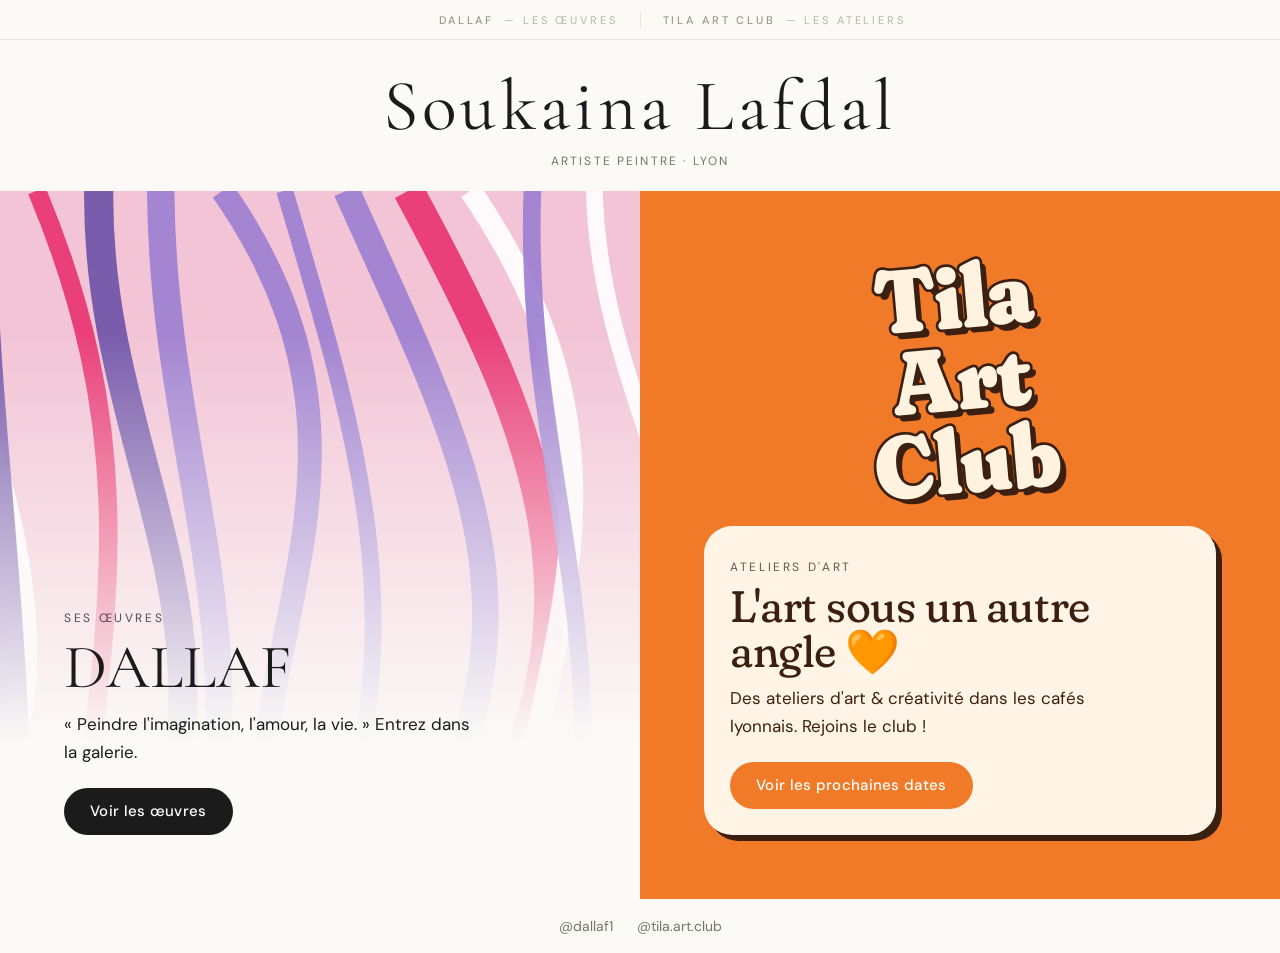
==== index.html @ 48899f66 "Add files via upload" ====
<!doctype html>
<html lang="fr">
<head>
<meta charset="utf-8">
<meta name="viewport" content="width=device-width, initial-scale=1">
<title>Soukaina Lafdal · DALLAF & Tila Art Club</title>
<meta name="description" content="Soukaina Lafdal, artiste peintre : ses œuvres (DALLAF) et ses ateliers d'art dans les cafés lyonnais (Tila Art Club).">
<link rel="preconnect" href="https://fonts.googleapis.com"><link rel="preconnect" href="https://fonts.gstatic.com" crossorigin>
<link href="https://fonts.googleapis.com/css2?family=Cormorant+Garamond:ital,wght@0,400;0,500;1,400&family=DM+Sans:wght@400;500;700&family=Fraunces:opsz,wght,SOFT,WONK@9..144,600..900,0..100,0..1&display=swap" rel="stylesheet">
<link rel="stylesheet" href="css/style.css?v=16">
</head>
<body>
<nav class="uni-bar" aria-label="Univers">
  <a class="uni uni-dallaf" href="oeuvres.html"><span class="uni-name">DALLAF</span><span class="uni-sub">Les œuvres</span></a>
  <a class="uni uni-tila" href="ateliers.html"><span class="uni-name">Tila Art Club</span><span class="uni-sub">Les ateliers</span></a>
</nav>
<main class="home">
  <header class="home-head">
    <h1>Soukaina Lafdal</h1>
    <p>Artiste peintre · Lyon</p>
  </header>
  <div class="split">
    <a class="door door-galerie" href="oeuvres.html">
      <small>Ses œuvres</small>
      <h2>DALLAF</h2>
      <p>« Peindre l'imagination, l'amour, la vie. » Entrez dans la galerie.</p>
      <span class="btn">Voir les œuvres</span>
    </a>
    <a class="door door-atelier" href="ateliers.html">
      <span class="sticker-logo tila-logo" aria-hidden="true">Tila<br>Art<br>Club</span>
      <div class="card-text">
        <small>Ateliers d'art</small>
        <h2 class="tila">L'art sous un autre angle 🧡</h2>
        <p>Des ateliers d'art & créativité dans les cafés lyonnais. Rejoins le club !</p>
        <span class="btn">Voir les prochaines dates</span>
      </div>
    </a>
  </div>
  <footer class="home-foot">
    <a href="https://www.instagram.com/dallaf1/" target="_blank" rel="noopener">@dallaf1</a>
    <a href="https://www.instagram.com/tila.art.club/" target="_blank" rel="noopener">@tila.art.club</a>
  </footer>
</main>
<script src="js/main.js?v=16"></script>
</body>
</html>
---- css/style.css ----
/* =========================================================
   Soukaina — site vitrine
   Univers 1 : les œuvres  (.u-galerie, style « Galerie »)
   Univers 2 : Tila Art Club (.u-atelier)
   ========================================================= */

:root {
  --serif: "Cormorant Garamond", Georgia, serif;
  --sans: "DM Sans", system-ui, -apple-system, sans-serif;
  --tila: "Fraunces", "Cooper Black", Georgia, serif;
  --dallaf-pink: #e8326f;
  --dallaf-violet: #9b7fd1;

  /* Œuvres, style A « Galerie » (par défaut) */
  --g-bg: #fbfaf7;
  --g-ink: #1b1b1b;
  --g-muted: #77736c;
  --g-line: #e6e2da;
  --g-card: #ffffff;
  --g-btn: #1b1b1b;
  --g-btn-ink: #ffffff;
  --g-title: var(--serif);

  /* Tila Art Club */
  --t-bg: #fff4e6;
  --t-card: #ffffff;
  --t-ink: #3b1f10;
  --t-muted: #8a5a3c;
  --t-orange: #f07a28;
  --t-orange-dark: #c9541a;
  --t-cream: #fff3e0;
  --t-sky: #9ccbf2;
  --t-pink: #f6a6b8;
  --t-yellow: #f9d65c;
  --t-green: #7fb77e;
}


*, *::before, *::after { box-sizing: border-box; }
html { scroll-behavior: smooth; }
body {
  margin: 0;
  font-family: var(--sans);
  font-size: 17px;
  line-height: 1.6;
  -webkit-font-smoothing: antialiased;
  overflow-wrap: break-word;
  hyphens: manual;
}
img { max-width: 100%; display: block; }
a { color: inherit; }
.wrap { width: min(1180px, 100% - 32px); margin-inline: auto; }
section[id] { scroll-margin-top: 84px; }

/* Typo Tila : ronde et grasse façon logo */
.tila {
  font-family: var(--tila);
  font-weight: 800;
  font-variation-settings: "SOFT" 100, "WONK" 1;
  letter-spacing: -.01em;
}
/* Effet logo : crème, contour orange, ombre décalée */
.tila-logo {
  font-family: var(--tila); font-weight: 900;
  font-variation-settings: "SOFT" 100, "WONK" 1;
  color: var(--t-cream);
  -webkit-text-stroke: .06em var(--t-orange);
  paint-order: stroke fill;
  text-shadow: .06em .07em 0 var(--t-orange-dark);
  line-height: .92;
}

/* ---------- En-tête ---------- */
.top { position: sticky; top: 0; z-index: 20; backdrop-filter: blur(10px); -webkit-backdrop-filter: blur(10px); }
.top .wrap { display: flex; align-items: center; justify-content: space-between; gap: 12px; min-height: 68px; }
.logo { font-size: 26px; text-decoration: none; line-height: 1; }
.nav { display: flex; gap: 4px; }
.nav a { text-decoration: none; font-size: 14px; letter-spacing: .03em; padding: 8px 14px; border-radius: 999px; transition: background .2s; white-space: nowrap; }

/* ---------- Boutons ---------- */
.btn {
  display: inline-flex; align-items: center; justify-content: center; gap: 8px;
  padding: 14px 26px; border-radius: 999px; border: 0;
  font: 500 15px/1.25 var(--sans); letter-spacing: .02em;
  text-decoration: none; text-align: center; cursor: pointer;
  max-width: 100%; white-space: normal;
  transition: transform .15s, background .2s, color .2s, box-shadow .2s;
}
.btn:active { transform: scale(.98); }

/* =========================================================
   ACCUEIL
   ========================================================= */
.home { min-height: 100svh; display: flex; flex-direction: column; background: var(--g-bg); color: var(--g-ink); }
.home-head { text-align: center; padding: 30px 16px 20px; }
.home-head h1 { margin: 0; font-family: var(--g-title); font-weight: 400; font-size: clamp(40px, 7vw, 72px); letter-spacing: .06em; line-height: 1; }
.home-head p { margin: 10px 0 0; color: var(--g-muted); letter-spacing: .18em; text-transform: uppercase; font-size: 12px; }

.split { flex: 1; display: grid; grid-template-columns: 1fr 1fr; }
.door {
  position: relative; display: flex; flex-direction: column; justify-content: flex-end;
  padding: clamp(28px, 5vw, 64px); min-height: 62svh;
  text-decoration: none; overflow: hidden; isolation: isolate;
}
.door small { font-size: 12px; letter-spacing: .22em; text-transform: uppercase; opacity: .75; }
.door h2 { margin: 8px 0 12px; font-weight: 400; font-size: clamp(36px, 5vw, 62px); line-height: 1.02; }
.door p { margin: 0 0 22px; max-width: 34ch; }
.door .btn { align-self: flex-start; }

.door-galerie { color: var(--g-ink); background: var(--g-bg); }
.door-galerie::before {
  content: ""; position: absolute; inset: 0; z-index: -1;
  background: linear-gradient(180deg, transparent 20%, var(--g-bg) 78%), url("../images/oeuvres/oeuvre-2.svg") center/cover;
  transition: transform 1.2s cubic-bezier(.2,.7,.2,1);
}
.door-galerie:hover::before { transform: scale(1.05); }
.door-galerie h2 { font-family: var(--g-title); }
.door-galerie .btn { background: var(--g-btn); color: var(--g-btn-ink); }

.door-atelier { color: var(--t-ink); background: var(--t-orange); }
.door-atelier { justify-content: space-between; gap: 24px; }
.door-atelier .sticker-logo { align-self: center; transform: rotate(-5deg); font-size: clamp(52px, 7vw, 96px); text-align: center; transition: transform .6s cubic-bezier(.2,.7,.2,1); }
.door-atelier .sticker-logo { -webkit-text-stroke-color: var(--t-ink); text-shadow: .06em .07em 0 var(--t-ink); }
.door-atelier:hover .sticker-logo { transform: rotate(3deg) scale(1.04); }
.door-atelier .card-text { background: var(--t-bg); border-radius: 28px; padding: 26px; box-shadow: 6px 6px 0 var(--t-ink); }
.door-atelier h2 { margin-top: 4px; font-size: clamp(30px, 3.6vw, 44px); }
.door-atelier .btn { background: var(--t-orange); color: #fff; }
.door-atelier .blob { position: absolute; border-radius: 50%; z-index: -1; }

.home-foot { text-align: center; padding: 16px; font-size: 14px; color: var(--g-muted); }
.home-foot a { text-decoration: none; margin: 0 10px; }

@media (max-width: 760px) {
  .split { grid-template-columns: 1fr; }
  .door { min-height: 70svh; }
}

/* =========================================================
   UNIVERS 1 : LES ŒUVRES
   ========================================================= */
.u-galerie { background: var(--g-bg); color: var(--g-ink); }
.u-galerie .top { background: color-mix(in srgb, var(--g-bg) 85%, transparent); border-bottom: 1px solid var(--g-line); }
.u-galerie .logo { font-family: var(--g-title); text-transform: uppercase; letter-spacing: .14em; font-size: 22px; }
.u-galerie .nav a:hover, .u-galerie .nav a[aria-current] { background: var(--g-line); }

.g-hero { padding: clamp(56px, 10vw, 120px) 0 clamp(32px, 6vw, 60px); }
.g-hero h1 { margin: 0; font-family: var(--g-title); font-weight: 400; font-size: clamp(48px, 8vw, 100px); line-height: 1; }

.g-hero p { max-width: 56ch; color: var(--g-muted); font-size: 18px; margin: 22px 0 0; }

.filters { display: flex; gap: 8px; flex-wrap: wrap; margin-bottom: 28px; }
.filters button { font: 14px var(--sans); padding: 8px 16px; border-radius: 999px; border: 1px solid var(--g-line); background: transparent; color: var(--g-ink); cursor: pointer; }
.filters button[aria-pressed="true"] { background: var(--g-btn); color: var(--g-btn-ink); border-color: var(--g-btn); }

.gallery { columns: 3 300px; column-gap: 32px; padding-bottom: 80px; }
.piece { break-inside: avoid; margin: 0 0 40px; cursor: zoom-in; }
.piece .frame { position: relative; background: var(--g-card); padding: 14px; box-shadow: 0 1px 2px rgba(0,0,0,.05), 0 14px 32px -16px rgba(0,0,0,.22); transition: transform .4s; }
.piece:hover .frame { transform: translateY(-4px); }
.piece figcaption { padding-top: 14px; }
.piece h3 { margin: 0; font-family: var(--g-title); font-weight: 500; font-size: 24px; line-height: 1.2; }
.piece .meta { margin: 2px 0 0; font-size: 14px; color: var(--g-muted); }
.tag { display: inline-block; margin-top: 6px; font-size: 12px; letter-spacing: .08em; text-transform: uppercase; color: var(--g-muted); }
.tag.dispo::before { content: "●"; color: #4c8a5a; margin-right: 6px; }



/* Visionneuse */
.lightbox { position: fixed; inset: 0; z-index: 50; display: none; background: color-mix(in srgb, var(--g-bg) 97%, transparent); padding: 16px; align-items: center; justify-content: center; }
.lightbox.open { display: flex; }
.lb-inner { display: grid; grid-template-columns: minmax(0, 1.4fr) minmax(0, 1fr); gap: 40px; align-items: center; width: min(1100px, 100%); max-height: 100%; }
.lb-inner img { width: 100%; max-height: 82svh; object-fit: contain; }
.lb-inner h2 { font-family: var(--g-title); font-weight: 400; font-size: clamp(32px, 4vw, 52px); margin: 0 0 8px; line-height: 1.1; }
.lb-inner p { color: var(--g-muted); margin: 0 0 6px; }
.lb-inner .btn { background: var(--g-btn); color: var(--g-btn-ink); margin-top: 22px; }
.lb-close { position: absolute; top: 14px; right: 14px; width: 44px; height: 44px; border-radius: 50%; border: 1px solid var(--g-line); background: var(--g-card); color: var(--g-ink); font-size: 22px; cursor: pointer; }
@media (max-width: 760px) { .lb-inner { grid-template-columns: 1fr; gap: 18px; overflow-y: auto; } .lb-inner img { max-height: 55svh; } }

.g-about { border-top: 1px solid var(--g-line); padding: 80px 0; display: grid; grid-template-columns: 1fr 1.4fr; gap: 48px; }
.g-about h2 { font-family: var(--g-title); font-weight: 400; font-size: clamp(34px, 4vw, 52px); margin: 0; line-height: 1.1; }
.g-about p { margin: 0 0 16px; }
@media (max-width: 760px) { .g-about { grid-template-columns: 1fr; gap: 20px; padding: 56px 0; } }

/* =========================================================
   UNIVERS 2 : TILA ART CLUB
   ========================================================= */
.u-atelier { background: var(--t-bg); color: var(--t-ink); }
.u-atelier .top { background: rgba(255,244,230,.88); }
.u-atelier .logo { font-size: 24px; }
.u-atelier .nav a:hover, .u-atelier .nav a[aria-current] { background: var(--t-orange); color: #fff; }
.u-atelier .btn-main { background: var(--t-orange); color: #fff; box-shadow: 4px 4px 0 var(--t-ink); }
.u-atelier .btn-main:hover { transform: translate(-2px,-2px); box-shadow: 6px 6px 0 var(--t-ink); }
.u-atelier .btn-ghost { background: var(--t-card); color: var(--t-ink); border: 2px solid var(--t-ink); }

.t-hero { position: relative; padding: clamp(40px, 8vw, 96px) 0 clamp(48px, 8vw, 90px); overflow: hidden; }
.t-hero .wrap { display: grid; grid-template-columns: 1.15fr 1fr; gap: 40px; align-items: center; }
.t-hero h1 { margin: 0; font-size: clamp(64px, 11vw, 150px); transform: rotate(-3deg); transform-origin: left; }
.t-hero .tagline { font-family: var(--tila); font-weight: 600; font-variation-settings: "SOFT" 100; font-size: clamp(22px, 2.6vw, 30px); margin: 26px 0 8px; }
.t-hero p { color: var(--t-muted); font-size: 18px; max-width: 44ch; margin: 0 0 28px; }
.t-hero .ctas { display: flex; gap: 12px; flex-wrap: wrap; }
.t-hero-img { position: relative; }
.t-hero-img .photo { border-radius: 220px 220px 28px 28px; overflow: hidden; aspect-ratio: 4/5; border: 3px solid var(--t-ink); box-shadow: 10px 10px 0 var(--t-ink); }
.t-hero-img .photo img { width: 100%; height: 100%; object-fit: cover; }
.badge {
  position: absolute; width: 132px; height: 132px; border-radius: 50%; display: grid; place-items: center; text-align: center;
  background: var(--t-yellow); border: 3px solid var(--t-ink); font-family: var(--tila); font-weight: 800; font-variation-settings: "SOFT" 100;
  font-size: 19px; line-height: 1.05; padding: 14px; left: -36px; bottom: 36px; transform: rotate(-12deg);
  animation: wobble 5s ease-in-out infinite;
}
@keyframes wobble { 50% { transform: rotate(-4deg) scale(1.04); } }
.deco { position: absolute; border-radius: 50%; z-index: -1; }
@media (max-width: 760px) {
  .t-hero .wrap { grid-template-columns: 1fr; }
  .t-hero-img { max-width: 330px; margin: 10px auto 0; }
  .badge { width: 108px; height: 108px; font-size: 16px; left: -14px; }
}

/* Bandeau défilant */
.marquee-wrap { overflow: hidden; padding: 14px 0; }
.marquee { background: var(--t-orange); color: #fff; border-block: 3px solid var(--t-ink); overflow: hidden; transform: rotate(-1.2deg); margin: 0 -20px; }
.marquee div { display: flex; width: max-content; gap: 34px; padding: 14px 0; font-family: var(--tila); font-weight: 700; font-variation-settings: "SOFT" 100; font-size: 22px; white-space: nowrap; animation: slide 28s linear infinite; }
@keyframes slide { to { transform: translateX(-50%); } }

.t-section { padding: clamp(56px, 9vw, 100px) 0 0; }
.t-title { margin: 0 0 10px; font-size: clamp(36px, 5vw, 58px); line-height: 1.02; }
.t-title em { font-style: normal; color: var(--t-orange); }
.t-lead { color: var(--t-muted); font-size: 18px; max-width: 58ch; margin: 0 0 34px; }

.concept { display: grid; grid-template-columns: repeat(3, 1fr); gap: 18px; }
.concept article { background: var(--t-card); border: 3px solid var(--t-ink); border-radius: 26px; padding: 26px; box-shadow: 6px 6px 0 var(--t-ink); }
.concept article:nth-child(1) { background: var(--t-sky); }
.concept article:nth-child(2) { background: var(--t-pink); }
.concept article:nth-child(3) { background: var(--t-yellow); }
.concept .ico { font-size: 34px; line-height: 1; }
.concept h3 { margin: 12px 0 6px; font-size: 24px; line-height: 1.15; }
.concept p { margin: 0; font-size: 16px; }
@media (max-width: 760px) { .concept { grid-template-columns: 1fr; } }

/* Cartes ateliers façon affiches */
.ateliers { display: grid; grid-template-columns: repeat(auto-fill, minmax(320px, 1fr)); gap: 26px; }
.poster { --c: var(--t-orange); display: flex; flex-direction: column; background: var(--c); border: 3px solid var(--t-ink); border-radius: 28px; overflow: hidden; box-shadow: 8px 8px 0 var(--t-ink); transition: transform .2s, box-shadow .2s; }
.poster:hover { transform: translate(-3px,-3px) rotate(-.4deg); box-shadow: 11px 11px 0 var(--t-ink); }
.poster:nth-child(4n+2) { --c: var(--t-sky); }
.poster:nth-child(4n+3) { --c: var(--t-pink); }
.poster:nth-child(4n+4) { --c: var(--t-yellow); }
.poster-img { position: relative; aspect-ratio: 4/3; border-bottom: 3px solid var(--t-ink); }
.poster-img img { width: 100%; height: 100%; object-fit: cover; }
.poster-date { position: absolute; top: 14px; right: 14px; width: 88px; height: 88px; border-radius: 50%; display: grid; place-content: center; text-align: center; background: var(--t-cream); border: 3px solid var(--t-ink); transform: rotate(8deg); line-height: 1; }
.poster-date strong { font-family: var(--tila); font-weight: 900; font-variation-settings: "SOFT" 100; font-size: 34px; }
.poster-date span { font-size: 12px; font-weight: 500; text-transform: uppercase; letter-spacing: .06em; }
.poster-body { padding: 22px 22px 24px; display: flex; flex-direction: column; gap: 10px; flex: 1; }
.poster-body .kicker { font-size: 13px; text-transform: uppercase; letter-spacing: .12em; font-weight: 500; }
.poster-body h3 { margin: 0; font-size: 30px; line-height: 1.05; }
.poster-body h3::before { content: "« "; } .poster-body h3::after { content: " »"; }
.infos { display: grid; gap: 4px; font-size: 15px; }
.poster-body p { margin: 0; white-space: pre-line; font-size: 15px; }
.poster-foot { display: flex; align-items: center; justify-content: space-between; gap: 12px; flex-wrap: wrap; margin-top: auto; padding-top: 8px; }
.price { font-family: var(--tila); font-weight: 800; font-variation-settings: "SOFT" 100; font-size: 26px; }
.poster .btn { background: var(--t-ink); color: #fff; }
.poster .btn:hover { background: #000; }
.poster .btn.off { background: transparent; color: var(--t-ink); border: 2px dashed var(--t-ink); cursor: default; }

.empty { background: var(--t-card); border: 3px dashed var(--t-ink); border-radius: 26px; padding: 34px; text-align: center; }

/* Privatisation */
.privat { display: grid; grid-template-columns: 1fr 1.2fr; gap: 40px; align-items: center; background: var(--t-ink); color: var(--t-cream); border-radius: 36px; padding: clamp(28px, 5vw, 60px); }
.privat .t-title { color: var(--t-cream); }
.privat .t-title em { color: var(--t-orange); }
.privat p { color: #e9cdb6; margin: 0 0 24px; }
.privat ul { list-style: none; margin: 0; padding: 0; display: grid; grid-template-columns: 1fr 1fr; gap: 12px; }
.privat li { background: var(--t-cream); color: var(--t-ink); border-radius: 20px; padding: 18px; font-family: var(--tila); font-weight: 700; font-variation-settings: "SOFT" 100; font-size: 19px; line-height: 1.15; }
.privat li span { display: block; font-size: 28px; margin-bottom: 6px; }

@media (max-width: 760px) { .privat { grid-template-columns: 1fr; border-radius: 28px; } }

/* Cafés partenaires */
.cafes { display: flex; flex-wrap: wrap; gap: 12px; }
.cafes span { background: var(--t-card); border: 2px solid var(--t-ink); border-radius: 999px; padding: 10px 20px; font-family: var(--tila); font-weight: 700; font-variation-settings: "SOFT" 100; font-size: 18px; }
.cafes span::before { content: "☕ "; }

/* Ateliers passés */
.past { display: grid; grid-template-columns: repeat(auto-fill, minmax(220px, 1fr)); gap: 16px; }
.past article { background: var(--t-card); border: 2px solid var(--t-ink); border-radius: 22px; overflow: hidden; }
.past img { aspect-ratio: 3/2; object-fit: cover; width: 100%; filter: saturate(.7); border-bottom: 2px solid var(--t-ink); }
.past div { padding: 14px 16px; }
.past h3 { margin: 0; font-size: 19px; line-height: 1.2; }
.past small { color: var(--t-muted); }

/* =========================================================
   CONTACT (commun)
   ========================================================= */
.contact { padding: 90px 0; }
.contact-grid { display: grid; grid-template-columns: 1fr 1.3fr; gap: 48px; }
.contact h2 { margin: 0 0 14px; font-size: clamp(34px, 4.5vw, 52px); font-weight: 400; line-height: 1.05; }
.u-galerie .contact { border-top: 1px solid var(--g-line); }
.u-galerie .contact h2 { font-family: var(--g-title); }

.contact .links { display: flex; flex-direction: column; gap: 8px; margin-top: 20px; }
.contact .links a { text-decoration: none; border-bottom: 1px solid currentColor; align-self: flex-start; }

form { display: grid; gap: 14px; }
label { display: grid; gap: 6px; font-size: 14px; }
input, textarea, select { font: 16px var(--sans); padding: 13px 15px; border-radius: 14px; width: 100%; border: 1px solid var(--g-line); background: var(--g-card); color: inherit; }
.u-atelier input, .u-atelier textarea, .u-atelier select { border: 2px solid var(--t-ink); background: var(--t-card); }
textarea { min-height: 140px; resize: vertical; }
.u-galerie form .btn { background: var(--g-btn); color: var(--g-btn-ink); justify-self: start; }
.u-atelier form .btn { justify-self: start; }
.form-msg { font-size: 15px; min-height: 1.4em; margin: 0; }
.hp { position: absolute; left: -9999px; }
@media (max-width: 760px) { .contact-grid { grid-template-columns: 1fr; gap: 28px; } .contact { padding: 60px 0; } }

/* ---------- Pied de page ---------- */
.foot { padding: 26px 0 34px; font-size: 14px; }
.foot .wrap { display: flex; justify-content: space-between; gap: 12px; flex-wrap: wrap; }
.u-galerie .foot { color: var(--g-muted); border-top: 1px solid var(--g-line); }
.u-atelier .foot { background: var(--t-orange); color: #fff; border-top: 3px solid var(--t-ink); }
.foot a { text-decoration: none; }

/* Apparition douce */
.reveal { opacity: 0; transform: translateY(18px); transition: opacity .8s, transform .8s; }
.reveal.in { opacity: 1; transform: none; }
@media (prefers-reduced-motion: reduce) {
  .reveal { opacity: 1; transform: none; transition: none; }
  .marquee div, .badge { animation: none; }
}

@media (max-width: 480px) {
  .top .wrap { min-height: 58px; gap: 8px; }
  .logo { font-size: 22px; }
  .nav { gap: 2px; }
  .nav a { padding: 7px 10px; font-size: 13px; }
}
/* Pas de défilement horizontal (bandeau incliné, ombres) */
.u-atelier .logo { white-space: nowrap; }
@media (max-width: 480px) { .u-atelier .logo { font-size: 19px; } }

/* =========================================================
   BANDEROLE DES DEUX UNIVERS : fine et discrète, façon galerie
   ========================================================= */
:root { --bar-h: 40px; --bar-bg: #fbfaf7; --bar-ink: #1b1b1b; --bar-muted: #9a958d; --bar-line: #e6e2da; }
.uni-bar {
  position: sticky; top: 0; z-index: 30; height: var(--bar-h);
  display: grid; grid-template-columns: 1fr auto 1fr; align-items: center;
  background: var(--bar-bg); border-bottom: 1px solid var(--bar-line);
}
.uni-bar::before { content: ""; grid-column: 2; grid-row: 1; width: 1px; height: 14px; background: var(--bar-line); }
.uni {
  grid-row: 1; display: flex; align-items: baseline; gap: 10px; height: 100%; padding: 0 22px;
  text-decoration: none; color: var(--bar-muted); transition: color .3s;
}
.uni-dallaf { grid-column: 1; justify-content: flex-end; }
.uni-tila { grid-column: 3; justify-content: flex-start; }
.uni-name, .uni-sub { font: 400 11px/var(--bar-h) var(--sans); letter-spacing: .26em; text-transform: uppercase; white-space: nowrap; }
.uni-name { font-weight: 500; }
.uni-sub { opacity: .7; }
.uni-sub::before { content: "— "; }
.uni:hover, .uni[aria-current] { color: var(--bar-ink); }
.uni .uni-name { position: relative; }
.uni .uni-name::after {
  content: ""; position: absolute; left: 0; right: .26em; bottom: 11px; height: 1px; background: currentColor;
  transform: scaleX(0); transform-origin: left; transition: transform .4s cubic-bezier(.2,.7,.2,1);
}
.uni:hover .uni-name::after, .uni[aria-current] .uni-name::after { transform: scaleX(1); }

/* L'en-tête de page se cale sous la banderole */
.top { top: var(--bar-h); }
section[id] { scroll-margin-top: calc(var(--bar-h) + 80px); }

@media (max-width: 560px) {
  .uni { padding: 0 12px; }
  .uni-sub { display: none; }
  .uni-name { letter-spacing: .2em; font-size: 10.5px; }
}

/* =========================================================
   DALLAF : LA FONDATRICE
   ========================================================= */
.founder { border-top: 1px solid var(--g-line); padding: clamp(60px, 9vw, 110px) 0; }
.f-kicker { margin: 0 0 22px; font-size: 12px; letter-spacing: .22em; text-transform: uppercase; color: var(--g-muted); }
.f-grid { display: grid; grid-template-columns: minmax(0, 1fr) minmax(0, 1.15fr); gap: clamp(28px, 5vw, 72px); align-items: center; }
.f-portrait { margin: 0; position: relative; }
.f-portrait img { width: 100%; aspect-ratio: 4/5; object-fit: cover; }
.f-portrait figcaption { position: absolute; left: 16px; bottom: 16px; background: var(--g-card); color: var(--g-ink); font-size: 13px; letter-spacing: .08em; padding: 6px 12px; }
.f-text h2 { margin: 0 0 14px; font-family: var(--g-title); font-weight: 400; font-size: clamp(40px, 5.5vw, 72px); line-height: 1; }
.f-text blockquote { margin: 0 0 24px; font-family: var(--serif); font-style: italic; font-size: clamp(22px, 2.4vw, 30px); line-height: 1.3; color: var(--dallaf-pink); }
.f-text p { margin: 0 0 14px; max-width: 58ch; }
.f-text a { color: inherit; text-decoration-color: var(--dallaf-pink); text-underline-offset: 3px; }
.f-facts { list-style: none; padding: 0; margin: 26px 0 0; display: grid; grid-template-columns: repeat(3, minmax(0, 1fr)); border-top: 1px solid var(--g-line); }
.f-facts li { padding: 14px 12px 0 0; font-size: 15px; }
.f-facts b { display: block; font-size: 11px; font-weight: 500; letter-spacing: .16em; text-transform: uppercase; color: var(--g-muted); margin-bottom: 4px; }
.f-collage { display: grid; grid-template-columns: 1.2fr 1fr 1fr; gap: 20px; margin-top: clamp(40px, 6vw, 72px); align-items: end; }
.f-collage figure { margin: 0; }
.f-collage img { width: 100%; aspect-ratio: 1; object-fit: cover; }
.f-collage figure:nth-child(1) img { aspect-ratio: 4/5; }
.f-collage figure:nth-child(2) { transform: translateY(-36px); }
.f-collage figcaption { margin-top: 8px; font-size: 13px; color: var(--g-muted); letter-spacing: .04em; }


@media (max-width: 760px) {
  .f-grid { grid-template-columns: 1fr; }
  .f-portrait { max-width: 420px; }
  .f-facts { grid-template-columns: 1fr; }
  .f-facts li { padding: 12px 0; border-bottom: 1px solid var(--g-line); }
  .f-collage { grid-template-columns: 1fr 1fr; gap: 12px; }
  .f-collage figure:nth-child(1) { grid-column: 1 / -1; }
  .f-collage figure:nth-child(1) img { aspect-ratio: 4/3; }
  .f-collage figure:nth-child(2) { transform: none; }
}

/* Contact DALLAF : version galerie */
.contact-pro h2 { letter-spacing: .01em; }
.contact-note { font-size: 14px; color: var(--g-muted); border-left: 2px solid var(--dallaf-pink); padding-left: 12px; }
.form-row { display: grid; grid-template-columns: 1fr 1fr; gap: 14px; }
.opt { color: var(--g-muted); font-size: 12px; }
.contact-pro input, .contact-pro textarea, .contact-pro select { border-radius: 0; border-width: 0 0 1px; background: transparent; padding: 12px 2px; }
.contact-pro input:focus, .contact-pro textarea:focus, .contact-pro select:focus { outline: none; border-bottom-color: var(--g-ink); }
.contact-pro textarea { border-width: 1px; padding: 12px; min-height: 160px; }
.contact-pro label { font-size: 12px; letter-spacing: .12em; text-transform: uppercase; color: var(--g-muted); }
.contact-pro label input, .contact-pro label select, .contact-pro label textarea { color: var(--g-ink); letter-spacing: 0; text-transform: none; }
.contact-pro .btn { border-radius: 0; padding: 16px 34px; letter-spacing: .14em; text-transform: uppercase; font-size: 13px; }
.lb-price { margin-top: 14px !important; font-size: 13px; letter-spacing: .12em; text-transform: uppercase; color: var(--g-ink) !important; }
.lb-inner .btn { border-radius: 0; letter-spacing: .12em; text-transform: uppercase; font-size: 13px; }
@media (max-width: 560px) { .form-row { grid-template-columns: 1fr; } }

/* Ateliers passés : vignettes cliquables */
.past-card { display: flex; flex-direction: column; background: var(--t-card); border: 2px solid var(--t-ink); border-radius: 22px; overflow: hidden; text-decoration: none; color: var(--t-ink); transition: transform .2s, box-shadow .2s; }
.past-card:hover { transform: translate(-3px,-3px); box-shadow: 6px 6px 0 var(--t-ink); }
.past-img { position: relative; border-bottom: 2px solid var(--t-ink); }
.past-img img { aspect-ratio: 3/2; object-fit: cover; width: 100%; filter: saturate(.75); transition: filter .3s; }
.past-card:hover .past-img img { filter: none; }
.past-count { position: absolute; left: 10px; bottom: 10px; background: var(--t-cream); border: 2px solid var(--t-ink); border-radius: 999px; padding: 3px 10px; font-size: 12px; font-weight: 500; }
.past-body { padding: 14px 16px 16px; display: flex; flex-direction: column; gap: 4px; flex: 1; }
.past-body h3 { margin: 0; font-size: 19px; line-height: 1.2; }
.past-body small { display: block; color: var(--t-muted); font-size: 14px; line-height: 1.4; }
.past-more { margin-top: auto; padding-top: 8px; font-size: 14px; font-weight: 500; color: var(--t-orange-dark); }

/* Page récap d'un atelier */
.recap { padding-bottom: 40px; }
.recap-head { padding-top: clamp(36px, 6vw, 72px); }
.recap-back { display: inline-block; margin-bottom: 26px; font-size: 14px; text-decoration: none; color: var(--t-muted); }
.recap-back:hover { color: var(--t-ink); }
.recap-head .kicker { display: block; font-size: 13px; letter-spacing: .14em; text-transform: uppercase; font-weight: 500; color: var(--t-orange-dark); margin-bottom: 10px; }
.recap-head .t-title { font-size: clamp(40px, 6vw, 72px); }
.recap-infos { display: flex; flex-wrap: wrap; gap: 8px; margin-top: 18px; }
.recap-infos span { background: var(--t-card); border: 2px solid var(--t-ink); border-radius: 999px; padding: 6px 14px; font-size: 14px; }
.recap-grid { display: grid; grid-template-columns: minmax(0, 1fr) minmax(0, 1.1fr); gap: clamp(28px, 5vw, 60px); align-items: start; margin-top: clamp(32px, 5vw, 56px); }
.recap-cover { margin: 0; border: 3px solid var(--t-ink); border-radius: 28px; overflow: hidden; box-shadow: 8px 8px 0 var(--t-ink); }
.recap-cover img { width: 100%; aspect-ratio: 4/3; object-fit: cover; }
.recap-text h2 { margin: 0 0 14px; font-size: 30px; }
.recap-text p { margin: 0 0 16px; font-size: 17px; white-space: pre-line; }
.recap-soon { background: var(--t-card); border: 2px dashed var(--t-ink); border-radius: 20px; padding: 22px; }
.recap-photos { margin-top: clamp(56px, 8vw, 90px); }
.photo-grid { columns: 3 240px; column-gap: 16px; }
.photo { display: block; width: 100%; margin: 0 0 16px; padding: 0; border: 2px solid var(--t-ink); border-radius: 18px; overflow: hidden; background: none; cursor: zoom-in; break-inside: avoid; transition: transform .2s, box-shadow .2s; }
.photo:hover { transform: translate(-2px,-2px); box-shadow: 5px 5px 0 var(--t-ink); }
.photo img { width: 100%; }
.recap-cta { margin-top: clamp(56px, 8vw, 90px); text-align: center; background: var(--t-orange); border: 3px solid var(--t-ink); border-radius: 32px; padding: clamp(32px, 5vw, 56px) 20px; box-shadow: 8px 8px 0 var(--t-ink); }
.recap-cta h2 { margin: 0 0 20px; font-size: clamp(26px, 3.5vw, 40px); color: var(--t-cream); }
.recap-cta .btn-main { background: var(--t-ink); }
.photo-lb { background: rgba(59,31,16,.94); }
.photo-lb img { max-width: min(1100px, 100%); max-height: 86svh; object-fit: contain; border-radius: 12px; }
.photo-lb .lb-close { background: var(--t-cream); border: 0; color: var(--t-ink); }
.lb-nav { position: absolute; top: 50%; transform: translateY(-50%); width: 48px; height: 48px; border-radius: 50%; border: 0; background: var(--t-cream); color: var(--t-ink); font-size: 28px; line-height: 1; cursor: pointer; }
.lb-prev { left: 14px; } .lb-next { right: 14px; }
@media (max-width: 760px) {
  .recap-grid { grid-template-columns: 1fr; }
  .photo-grid { columns: 2 140px; column-gap: 10px; }
  .photo { margin-bottom: 10px; }
  .lb-nav { top: auto; bottom: 18px; transform: none; }
}
.t-hero-img .photo img { object-position: 50% 48%; }

/* Cafés : pastilles cliquables */
.cafes a { background: var(--t-card); border: 2px solid var(--t-ink); border-radius: 999px; padding: 10px 20px; font-family: var(--tila); font-weight: 700; font-variation-settings: "SOFT" 100; font-size: 18px; text-decoration: none; color: var(--t-ink); transition: background .2s, color .2s, transform .2s, box-shadow .2s; }
.cafes a::before { content: "☕ "; }
.cafes a i { font-style: normal; font-family: var(--sans); font-size: 14px; opacity: .6; }
.cafes a:hover { background: var(--t-orange); color: #fff; transform: translate(-2px,-2px); box-shadow: 4px 4px 0 var(--t-ink); }
.lieu-link { color: inherit; text-decoration: underline; text-decoration-color: var(--t-orange-dark); text-underline-offset: 3px; }
.lieu-link:hover { color: var(--t-orange-dark); }

/* =========================================================
   TILA : DÉROULÉ, BIENFAITS, BANDEAU
   ========================================================= */
/* Mots mis en avant comme sur les carrousels Insta */
.steps-path b, .bento b { color: var(--t-orange); font-weight: 700; }
.steps-path u, .bento u { text-decoration-thickness: 2px; text-underline-offset: 4px; }

.mq-join { font-family: var(--tila); font-weight: 900; font-variation-settings: "SOFT" 100; color: var(--t-ink); background: var(--t-yellow); border: 2px solid var(--t-ink); border-radius: 999px; padding: 0 14px; text-transform: uppercase; letter-spacing: .02em; }
.marquee div { align-items: center; }
.marquee div > span:not(.mq-join) { font-size: 20px; }

/* Parcours en 5 étapes */
.steps-path { list-style: none; margin: 0; padding: 0; display: grid; grid-template-columns: repeat(5, minmax(0, 1fr)); gap: 16px; position: relative; counter-reset: step; }
.steps-path li { position: relative; z-index: 1; background: var(--t-card); border: 2px solid var(--t-ink); border-radius: 24px; padding: 54px 18px 22px; text-align: center; counter-increment: step; transition: transform .2s, box-shadow .2s; }
.steps-path li:hover { transform: translateY(-4px); box-shadow: 0 6px 0 var(--t-ink); }
.steps-path li::before { content: counter(step); position: absolute; top: -24px; left: 50%; transform: translateX(-50%); width: 52px; height: 52px; border-radius: 50%; display: grid; place-items: center; background: var(--t-orange); color: #fff; border: 3px solid var(--t-ink); font-family: var(--tila); font-weight: 900; font-variation-settings: "SOFT" 100; font-size: 24px; }
.step-ico { font-size: 30px; line-height: 1; }
.steps-path h3 { margin: 10px 0 8px; font: 500 17px/1.3 var(--sans); overflow-wrap: normal; word-break: normal; }
.steps-path p { margin: 0; font-size: 14px; color: var(--t-muted); }
@media (max-width: 1120px) {
  .steps-path { grid-template-columns: 1fr; gap: 14px; padding-left: 34px; }
  .steps-path li { text-align: left; padding: 18px 18px 18px 46px; display: grid; grid-template-columns: auto 1fr; column-gap: 12px; align-items: start; }
  .steps-path li::before { top: 50%; left: -34px; transform: translateY(-50%); width: 46px; height: 46px; font-size: 20px; }
  .step-ico { grid-row: span 2; font-size: 26px; padding-top: 4px; }
  .steps-path h3 { margin: 0 0 4px; }
}

/* Bienfaits en mosaïque */
.bento { display: grid; grid-template-columns: 1.3fr 1fr 1fr; grid-template-rows: auto auto; gap: 18px; }
.bento > * { margin: 0; border: 3px solid var(--t-ink); border-radius: 28px; box-shadow: 6px 6px 0 var(--t-ink); overflow: hidden; }
.bento article { padding: 26px; display: flex; flex-direction: column; justify-content: center; gap: 10px; }
.bento .big { margin: 0; font: 500 clamp(30px, 3.6vw, 46px)/1.15 var(--sans); }
.bento .mid { margin: 0; font: 500 21px/1.3 var(--sans); }
.b-ico { font-size: 34px; line-height: 1; }
.b-smile { grid-row: span 2; background: var(--t-cream); }
.b-photo { grid-row: span 2; }
.b-photo img { width: 100%; height: 100%; object-fit: cover; min-height: 320px; }
.b-learn { background: var(--t-sky); }
.b-gift { background: var(--t-yellow); }
.b-gift b { color: var(--t-orange-dark); }
.b-pause { grid-column: 1 / -1; background: var(--t-pink); flex-direction: row !important; align-items: center; justify-content: center !important; text-align: center; }
.b-pause .b-ico { font-size: 28px; }
.bento { grid-template-areas: "smile photo learn" "smile photo gift" "pause pause pause"; }
.b-smile { grid-area: smile; } .b-photo { grid-area: photo; } .b-learn { grid-area: learn; } .b-gift { grid-area: gift; } .b-pause { grid-area: pause; }
@media (max-width: 860px) {
  .bento { grid-template-columns: 1fr 1fr; grid-template-areas: "smile smile" "photo learn" "photo gift" "pause pause"; }
  .b-photo img { min-height: 0; }
}
@media (max-width: 520px) {
  .bento { grid-template-columns: 1fr; grid-template-areas: "smile" "photo" "learn" "gift" "pause"; }
  .b-photo img { aspect-ratio: 4/5; }
  .b-pause { flex-direction: column !important; }
}
.past-img img, .recap-cover img { object-position: 50% 42%; }

/* Privatisation : photo d'un EVJF */
.privat { grid-template-columns: minmax(0, 1.15fr) minmax(0, 1fr); }
.privat ul { margin: 0 0 26px; }
.privat-photo { position: relative; margin: 0; border: 3px solid var(--t-cream); border-radius: 26px; overflow: hidden; transform: rotate(2deg); box-shadow: 8px 8px 0 var(--t-orange); }
.privat-photo img { width: 100%; aspect-ratio: 4/5; object-fit: cover; object-position: 50% 55%; }
.privat-photo figcaption { position: absolute; left: 14px; bottom: 14px; background: var(--t-cream); color: var(--t-ink); border-radius: 999px; padding: 7px 14px; font-family: var(--tila); font-weight: 700; font-variation-settings: "SOFT" 100; font-size: 16px; }
@media (max-width: 760px) { .privat-photo { transform: none; max-width: 420px; } }

/* Coup de pinceau qui se dessine sous les étapes */
.brush-line { display: block; width: 100%; height: auto; margin-top: 10px; overflow: visible; }
.brush-main { fill: none; stroke: var(--t-orange); stroke-width: 13; stroke-linecap: round; stroke-linejoin: round; }
/* Reflet de peinture fraîche au milieu du trait */
.brush-shine { fill: none; stroke: #ffb27a; stroke-width: 3; stroke-linecap: round; opacity: .7; transform: translateY(-2px); }
.brush-dots circle { fill: var(--t-orange); stroke: var(--t-ink); stroke-width: 3; transform-box: fill-box; transform-origin: center; transform: scale(0); transition: transform .45s cubic-bezier(.3,1.6,.5,1); }
.brush-dots circle.on { transform: scale(1); }
.brush-tip { font-size: 34px; opacity: 0; transition: opacity .3s; }
.brush-line.drawing .brush-tip { opacity: 1; }
.steps-path li.lit::before { animation: pop .5s cubic-bezier(.3,1.6,.5,1); }
@keyframes pop { 50% { transform: translateX(-50%) scale(1.18); } }
@media (max-width: 1120px) {
  .brush-line { display: none; }
  .steps-path::before { content: ""; position: absolute; top: 10px; bottom: 10px; left: 24px; width: 7px; border-radius: 6px; background: var(--t-orange); transform: scaleY(var(--draw, 0)); transform-origin: top; transition: transform 3.2s cubic-bezier(.45,0,.25,1); z-index: 0; }
  .steps-path.drawn::before { --draw: 1; }
  .steps-path li.lit::before { animation: pop-v .5s cubic-bezier(.3,1.6,.5,1); }
  @keyframes pop-v { 50% { transform: translateY(-50%) scale(1.18); } }
}
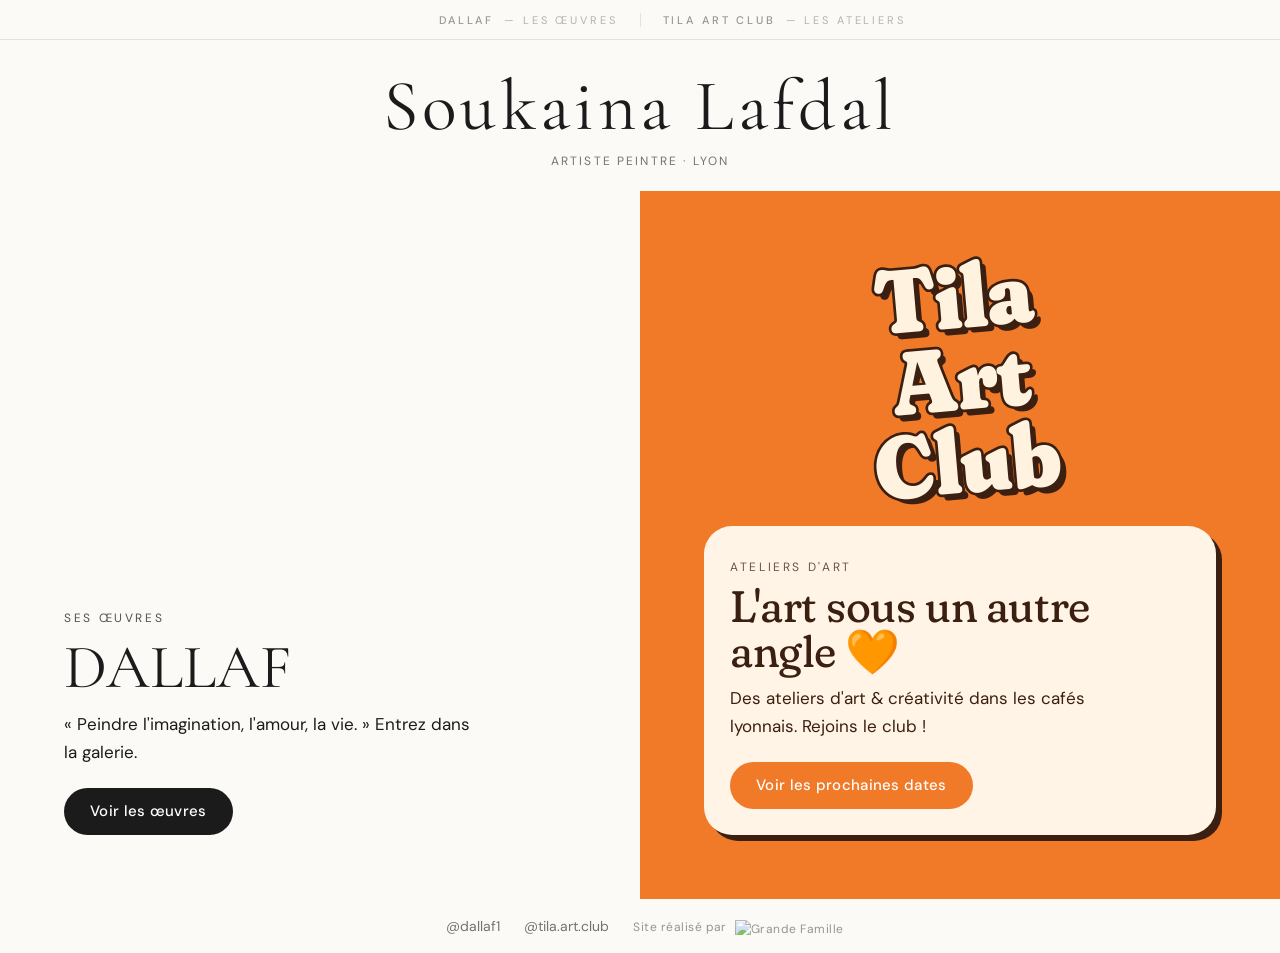
==== commit a4dc8d76: "Add files via upload" ====
--- a/index.html
+++ b/index.html
@@ -6,8 +6,8 @@
 <title>Soukaina Lafdal · DALLAF & Tila Art Club</title>
 <meta name="description" content="Soukaina Lafdal, artiste peintre : ses œuvres (DALLAF) et ses ateliers d'art dans les cafés lyonnais (Tila Art Club).">
 <link rel="preconnect" href="https://fonts.googleapis.com"><link rel="preconnect" href="https://fonts.gstatic.com" crossorigin>
-<link href="https://fonts.googleapis.com/css2?family=Cormorant+Garamond:ital,wght@0,400;0,500;1,400&family=DM+Sans:wght@400;500;700&family=Fraunces:opsz,wght,SOFT,WONK@9..144,600..900,0..100,0..1&display=swap" rel="stylesheet">
-<link rel="stylesheet" href="css/style.css?v=16">
+<link href="https://fonts.googleapis.com/css2?family=Cormorant+Garamond:ital,wght@0,400;0,500;1,400&family=DM+Sans:wght@400;500;700&family=Fraunces:ital,opsz,wght,SOFT,WONK@0,9..144,300..900,0..100,0..1;1,9..144,300..900,0..100,0..1&display=swap" rel="stylesheet">
+<link rel="stylesheet" href="css/style.css?v=25">
 </head>
 <body>
 <nav class="uni-bar" aria-label="Univers">
@@ -39,8 +39,20 @@
   <footer class="home-foot">
     <a href="https://www.instagram.com/dallaf1/" target="_blank" rel="noopener">@dallaf1</a>
     <a href="https://www.instagram.com/tila.art.club/" target="_blank" rel="noopener">@tila.art.club</a>
+    <button type="button" class="gf-credit" data-gf-open aria-label="Site réalisé par Grande Famille">
+    <span>Site réalisé par</span><img src="https://cdn.shopify.com/s/files/1/0729/3983/1631/files/logos_Plan_de_travail_1.png?v=1789351463&amp;width=600" alt="Grande Famille" loading="lazy" decoding="async">
+  </button>
   </footer>
 </main>
-<script src="js/main.js?v=16"></script>
+
+<div class="gf-modal" id="gf-modal" role="dialog" aria-modal="true" aria-label="Grande Famille" hidden>
+  <div class="gf-modal-content">
+    <button type="button" class="gf-modal-close" data-gf-close aria-label="Fermer">&times;</button>
+    <img src="https://cdn.shopify.com/s/files/1/0729/3983/1631/files/logos_Plan_de_travail_1.png?v=1789351463&amp;width=600" alt="Logo Grande Famille" loading="lazy" decoding="async" class="gf-modal-logo">
+    <p class="gf-modal-text">Ce site a été conçu en collaboration avec <strong>Grande Famille</strong>, l’agence qui accompagne les marques dans la création et le développement de toute leur entreprise.</p>
+    <a href="mailto:oriana@grandefamillegroup.com" class="gf-contact-link">Nous contacter</a>
+  </div>
+</div>
+<script src="js/main.js?v=25"></script>
 </body>
 </html>
--- a/css/style.css
+++ b/css/style.css
@@ -110,7 +110,7 @@
 .door-galerie { color: var(--g-ink); background: var(--g-bg); }
 .door-galerie::before {
   content: ""; position: absolute; inset: 0; z-index: -1;
-  background: linear-gradient(180deg, transparent 20%, var(--g-bg) 78%), url("../images/oeuvres/oeuvre-2.svg") center/cover;
+  background: linear-gradient(180deg, transparent 20%, var(--g-bg) 78%), url("../images/galerie/mini/dallaf-13.jpg") center 30%/cover;
   transition: transform 1.2s cubic-bezier(.2,.7,.2,1);
 }
 .door-galerie:hover::before { transform: scale(1.05); }
@@ -381,7 +381,7 @@
 .f-portrait img { width: 100%; aspect-ratio: 4/5; object-fit: cover; }
 .f-portrait figcaption { position: absolute; left: 16px; bottom: 16px; background: var(--g-card); color: var(--g-ink); font-size: 13px; letter-spacing: .08em; padding: 6px 12px; }
 .f-text h2 { margin: 0 0 14px; font-family: var(--g-title); font-weight: 400; font-size: clamp(40px, 5.5vw, 72px); line-height: 1; }
-.f-text blockquote { margin: 0 0 24px; font-family: var(--serif); font-style: italic; font-size: clamp(22px, 2.4vw, 30px); line-height: 1.3; color: var(--dallaf-pink); }
+.f-text blockquote { margin: 0 0 24px; font-family: var(--serif); font-style: italic; font-size: clamp(22px, 2.4vw, 30px); line-height: 1.3; color: var(--t-orange); }
 .f-text p { margin: 0 0 14px; max-width: 58ch; }
 .f-text a { color: inherit; text-decoration-color: var(--dallaf-pink); text-underline-offset: 3px; }
 .f-facts { list-style: none; padding: 0; margin: 26px 0 0; display: grid; grid-template-columns: repeat(3, minmax(0, 1fr)); border-top: 1px solid var(--g-line); }
@@ -558,3 +558,65 @@
   .steps-path li.lit::before { animation: pop-v .5s cubic-bezier(.3,1.6,.5,1); }
   @keyframes pop-v { 50% { transform: translateY(-50%) scale(1.18); } }
 }
+
+/* =========================================================
+   DALLAF : ONGLETS ŒUVRES / GALERIE PHOTO
+   ========================================================= */
+.g-tabs { display: flex; justify-content: center; gap: clamp(24px, 6vw, 72px); border-bottom: 1px solid var(--g-line); margin-bottom: 34px; }
+.g-tabs button {
+  position: relative; background: none; border: 0; cursor: pointer; padding: 0 2px 16px;
+  font-family: var(--serif); font-size: clamp(24px, 3vw, 34px); color: var(--g-muted); transition: color .3s;
+}
+.g-tabs button::after { content: ""; position: absolute; left: 0; right: 0; bottom: -1px; height: 1px; background: var(--g-ink); transform: scaleX(0); transition: transform .45s cubic-bezier(.2,.7,.2,1); }
+.g-tabs button:hover, .g-tabs button[aria-selected="true"] { color: var(--g-ink); }
+.g-tabs button[aria-selected="true"]::after { transform: scaleX(1); }
+.g-tabs button:focus-visible { outline: 1px solid var(--g-ink); outline-offset: 6px; }
+.g-panel-intro { text-align: center; color: var(--g-muted); margin: -10px 0 30px; font-size: 15px; letter-spacing: .02em; }
+#panel-oeuvres .filters { justify-content: center; }
+
+/* Mur de photos */
+.photo-wall { columns: 3 260px; column-gap: 18px; padding-bottom: 80px; }
+.wall-item { break-inside: avoid; margin: 0 0 18px; }
+.wall-item button { display: block; width: 100%; padding: 0; border: 0; background: none; cursor: zoom-in; overflow: hidden; }
+.wall-item img { width: 100%; transition: transform .8s cubic-bezier(.2,.7,.2,1), filter .5s; filter: grayscale(.15); }
+.wall-item button:hover img { transform: scale(1.03); filter: none; }
+.wall-item figcaption { margin-top: 8px; font-size: 13px; color: var(--g-muted); letter-spacing: .04em; }
+
+/* Visionneuse photo DALLAF */
+.photo-view figure { margin: 0; text-align: center; max-width: min(1100px, 100%); }
+.photo-view img { max-width: 100%; max-height: 82svh; object-fit: contain; margin: 0 auto; }
+.photo-view figcaption { margin-top: 12px; font-size: 14px; color: var(--g-muted); letter-spacing: .06em; }
+.photo-view .lb-nav { background: var(--g-card); color: var(--g-ink); border: 1px solid var(--g-line); }
+@media (max-width: 560px) { .photo-wall { columns: 2 140px; column-gap: 10px; } .wall-item { margin-bottom: 10px; } }
+
+/* DALLAF : mot de la fondatrice */
+.f-quote { margin: clamp(56px, 8vw, 96px) auto 0; max-width: 860px; text-align: center; padding: clamp(36px, 5vw, 56px) 0; border-block: 1px solid var(--g-line); position: relative; }
+.f-quote::before { content: "“"; position: absolute; top: -34px; left: 50%; transform: translateX(-50%); background: var(--g-bg); padding: 0 18px; font-family: var(--serif); font-size: 72px; line-height: 1; color: var(--dallaf-pink); }
+.f-quote blockquote { margin: 0; }
+.f-quote p { margin: 0; font-family: var(--serif); font-style: italic; font-weight: 400; font-size: clamp(24px, 3vw, 36px); line-height: 1.35; color: var(--g-ink); }
+.f-quote figcaption { margin-top: 24px; font-size: 12px; letter-spacing: .22em; text-transform: uppercase; color: var(--g-ink); }
+.f-quote figcaption span { color: var(--g-muted); }
+
+/* =========================================================
+   CRÉDIT GRANDE FAMILLE (comme sur le site Grande Famille)
+   ========================================================= */
+.gf-credit { display: inline-flex; align-items: center; gap: 8px; background: none; border: 0; padding: 0; cursor: pointer; color: inherit; font: inherit; font-size: 12px; letter-spacing: .04em; opacity: .75; transition: opacity .2s, transform .2s; }
+.gf-credit:hover { opacity: 1; transform: scale(1.03); }
+.gf-credit img { height: 15px; width: auto; display: block; }
+.home-foot .gf-credit { margin-left: 10px; }
+.foot .wrap { align-items: center; }
+.gf-modal { position: fixed; inset: 0; z-index: 999; background: rgba(0,0,0,.7); display: flex; align-items: center; justify-content: center; padding: 16px; backdrop-filter: blur(4px); -webkit-backdrop-filter: blur(4px); }
+.gf-modal[hidden] { display: none; }
+.gf-modal-content { position: relative; background: #fff; color: #111; padding: 60px 30px 40px; border-radius: 16px; max-width: 480px; width: 100%; text-align: center; box-shadow: 0 15px 40px rgba(0,0,0,.3); animation: gfFadeIn .3s ease-out; font-family: var(--sans); }
+.gf-modal-logo { display: block; max-height: 36px; max-width: 70%; width: auto; height: auto; margin: 0 auto 22px; }
+.gf-modal-text { font-size: 16px; line-height: 1.6; color: #333; margin: 0 0 25px; }
+.gf-modal-text strong { color: #111; }
+.gf-contact-link { display: inline-block; padding: 12px 30px; background: #000; color: #fff !important; text-decoration: none; border-radius: 50px; font-weight: 700; transition: opacity .2s; }
+.gf-contact-link:hover { opacity: .8; }
+.gf-modal-close { position: absolute; top: 12px; right: 12px; width: 36px; height: 36px; display: flex; align-items: center; justify-content: center; background: #f4f4f4; border: 0; border-radius: 50%; font-size: 24px; line-height: 1; cursor: pointer; color: #111; }
+@keyframes gfFadeIn { from { opacity: 0; transform: scale(.95); } to { opacity: 1; transform: scale(1); } }
+@media (max-width: 560px) {
+  .foot .wrap { flex-direction: column; text-align: center; gap: 14px; }
+  .gf-credit img { height: 13px; }
+  .gf-modal-logo { max-height: 44px; }
+}
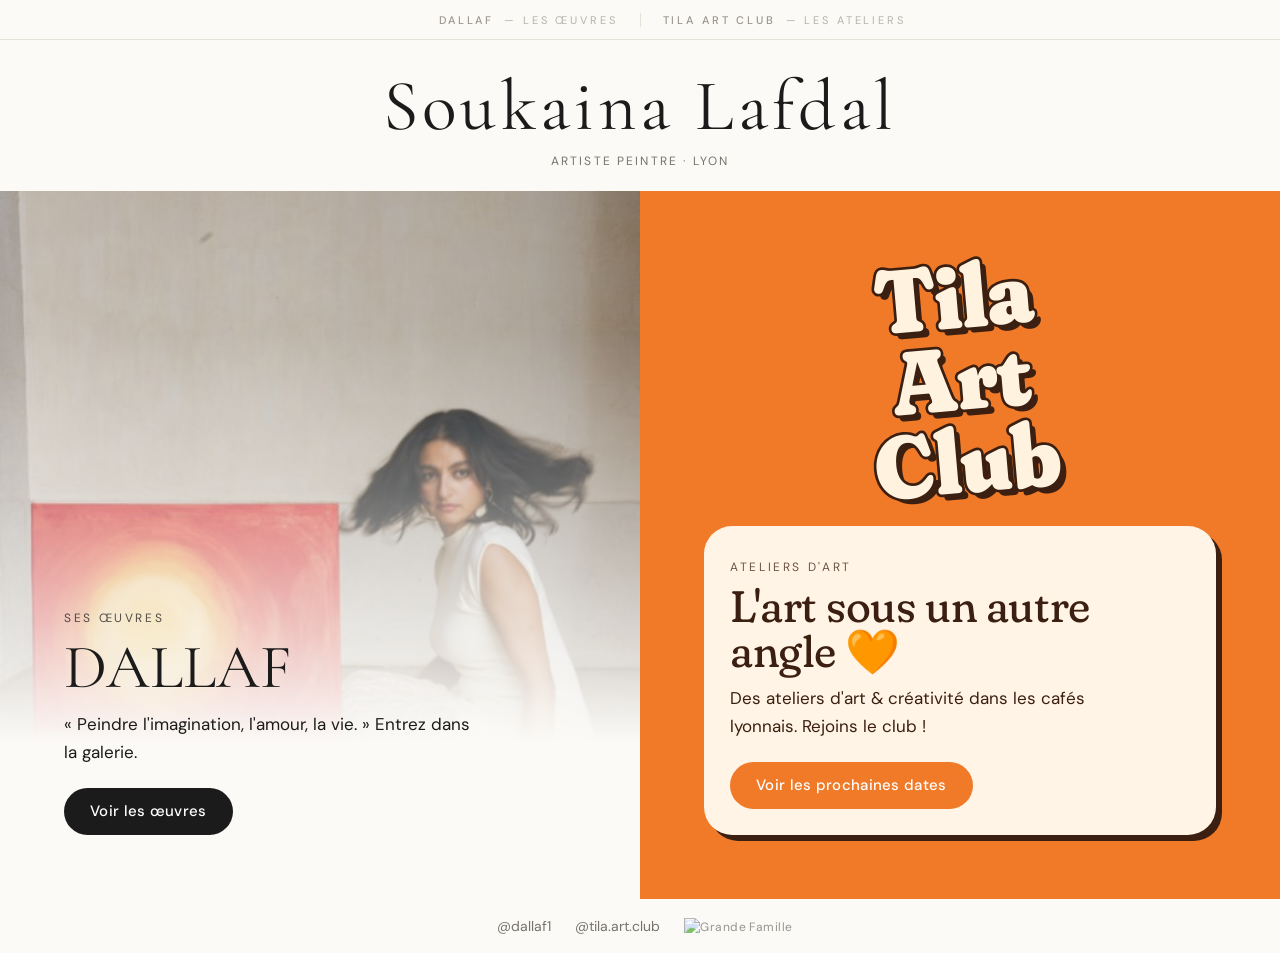
==== commit 911e88dc: "Add files via upload" ====
--- a/index.html
+++ b/index.html
@@ -7,7 +7,7 @@
 <meta name="description" content="Soukaina Lafdal, artiste peintre : ses œuvres (DALLAF) et ses ateliers d'art dans les cafés lyonnais (Tila Art Club).">
 <link rel="preconnect" href="https://fonts.googleapis.com"><link rel="preconnect" href="https://fonts.gstatic.com" crossorigin>
 <link href="https://fonts.googleapis.com/css2?family=Cormorant+Garamond:ital,wght@0,400;0,500;1,400&family=DM+Sans:wght@400;500;700&family=Fraunces:ital,opsz,wght,SOFT,WONK@0,9..144,300..900,0..100,0..1;1,9..144,300..900,0..100,0..1&display=swap" rel="stylesheet">
-<link rel="stylesheet" href="css/style.css?v=25">
+<link rel="stylesheet" href="css/style.css?v=30">
 </head>
 <body>
 <nav class="uni-bar" aria-label="Univers">
@@ -39,8 +39,8 @@
   <footer class="home-foot">
     <a href="https://www.instagram.com/dallaf1/" target="_blank" rel="noopener">@dallaf1</a>
     <a href="https://www.instagram.com/tila.art.club/" target="_blank" rel="noopener">@tila.art.club</a>
-    <button type="button" class="gf-credit" data-gf-open aria-label="Site réalisé par Grande Famille">
-    <span>Site réalisé par</span><img src="https://cdn.shopify.com/s/files/1/0729/3983/1631/files/logos_Plan_de_travail_1.png?v=1789351463&amp;width=600" alt="Grande Famille" loading="lazy" decoding="async">
+    <button type="button" class="gf-credit" data-gf-open aria-label="Grande Famille">
+    <img src="https://cdn.shopify.com/s/files/1/0729/3983/1631/files/logos_Plan_de_travail_1.png?v=1789351463&amp;width=600" alt="Grande Famille" loading="lazy" decoding="async">
   </button>
   </footer>
 </main>
@@ -53,6 +53,6 @@
     <a href="mailto:oriana@grandefamillegroup.com" class="gf-contact-link">Nous contacter</a>
   </div>
 </div>
-<script src="js/main.js?v=25"></script>
+<script src="js/main.js?v=30"></script>
 </body>
 </html>
--- a/css/style.css
+++ b/css/style.css
@@ -8,7 +8,7 @@
   --serif: "Cormorant Garamond", Georgia, serif;
   --sans: "DM Sans", system-ui, -apple-system, sans-serif;
   --tila: "Fraunces", "Cooper Black", Georgia, serif;
-  --dallaf-pink: #e8326f;
+  --dallaf-pink: #f07a28; /* accent DALLAF = orange Tila */
   --dallaf-violet: #9b7fd1;
 
   /* Œuvres, style A « Galerie » (par défaut) */
@@ -30,7 +30,7 @@
   --t-orange-dark: #c9541a;
   --t-cream: #fff3e0;
   --t-sky: #9ccbf2;
-  --t-pink: #f6a6b8;
+  --t-pink: #f7b27a; /* ex-rose, passé en orange clair */
   --t-yellow: #f9d65c;
   --t-green: #7fb77e;
 }
@@ -620,3 +620,47 @@
   .gf-credit img { height: 13px; }
   .gf-modal-logo { max-height: 44px; }
 }
+
+/* Menu sur téléphone : logo au-dessus, menu centré en dessous, rien ne déborde */
+.nav-short { display: none; }
+@media (max-width: 640px) {
+  .top .wrap { flex-direction: column; justify-content: center; gap: 2px; min-height: 0; padding: 10px 0 6px; }
+  .logo { font-size: 20px; }
+  .u-atelier .logo { font-size: 20px; }
+  .nav { width: 100%; justify-content: center; flex-wrap: nowrap; gap: 0; }
+  .nav a { padding: 6px 9px; font-size: 13px; white-space: nowrap; }
+  .nav-long { display: none; }
+  .nav-short { display: inline; }
+  section[id] { scroll-margin-top: calc(var(--bar-h) + 100px); }
+}
+.b-pause b, .b-pause u { color: var(--t-orange-dark); }
+
+/* Privatisation sur téléphone : une seule colonne, compacte, tient dans un écran */
+@media (max-width: 760px) {
+  .privat { grid-template-columns: 1fr; gap: 18px; padding: 26px 20px; border-radius: 26px; }
+  .privat > div { display: contents; }
+  .privat .t-title { order: 1; font-size: clamp(30px, 9vw, 38px); line-height: 1.02; margin: 0; }
+  .privat p { order: 2; font-size: 15px; line-height: 1.5; margin: 0; }
+  .privat ul { order: 3; display: flex; flex-wrap: wrap; gap: 8px; margin: 0; }
+  .privat li { display: inline-flex; align-items: center; gap: 6px; padding: 8px 14px; border-radius: 999px; font-size: 15px; line-height: 1.1; white-space: nowrap; }
+  .privat li span { display: inline; font-size: 17px; margin: 0; }
+  .privat-photo { order: 4; transform: none; max-width: none; border-width: 2px; border-radius: 18px; box-shadow: 5px 5px 0 var(--t-orange); }
+  .privat-photo img { aspect-ratio: 16/9; object-position: 50% 45%; }
+  .privat-photo figcaption { left: 10px; bottom: 10px; padding: 5px 12px; font-size: 13px; border-radius: 999px; }
+  .privat .btn-main { order: 5; justify-self: start; }
+}
+@media (max-width: 760px) { .privat li span { margin-right: 4px; } }
+
+/* Ce que t'apportent les ateliers : liste numérotée simple */
+.benefits { list-style: none; margin: 0; padding: 0; max-width: 860px; }
+.benefits li { display: grid; grid-template-columns: 76px 1fr; gap: 18px; padding: 26px 0; border-bottom: 2px solid var(--t-ink); align-items: baseline; }
+.benefits li:first-child { border-top: 2px solid var(--t-ink); }
+.benefits .n { font-family: var(--tila); font-weight: 900; font-variation-settings: "SOFT" 100; font-size: 46px; line-height: 1; color: var(--t-orange); }
+.benefits h3 { margin: 0 0 4px; font-size: 27px; line-height: 1.15; }
+.benefits p { margin: 0; color: var(--t-muted); font-size: 16px; }
+@media (max-width: 560px) {
+  .benefits li { grid-template-columns: 50px 1fr; gap: 12px; padding: 18px 0; }
+  .benefits .n { font-size: 34px; }
+  .benefits h3 { font-size: 21px; }
+  .benefits p { font-size: 15px; }
+}
